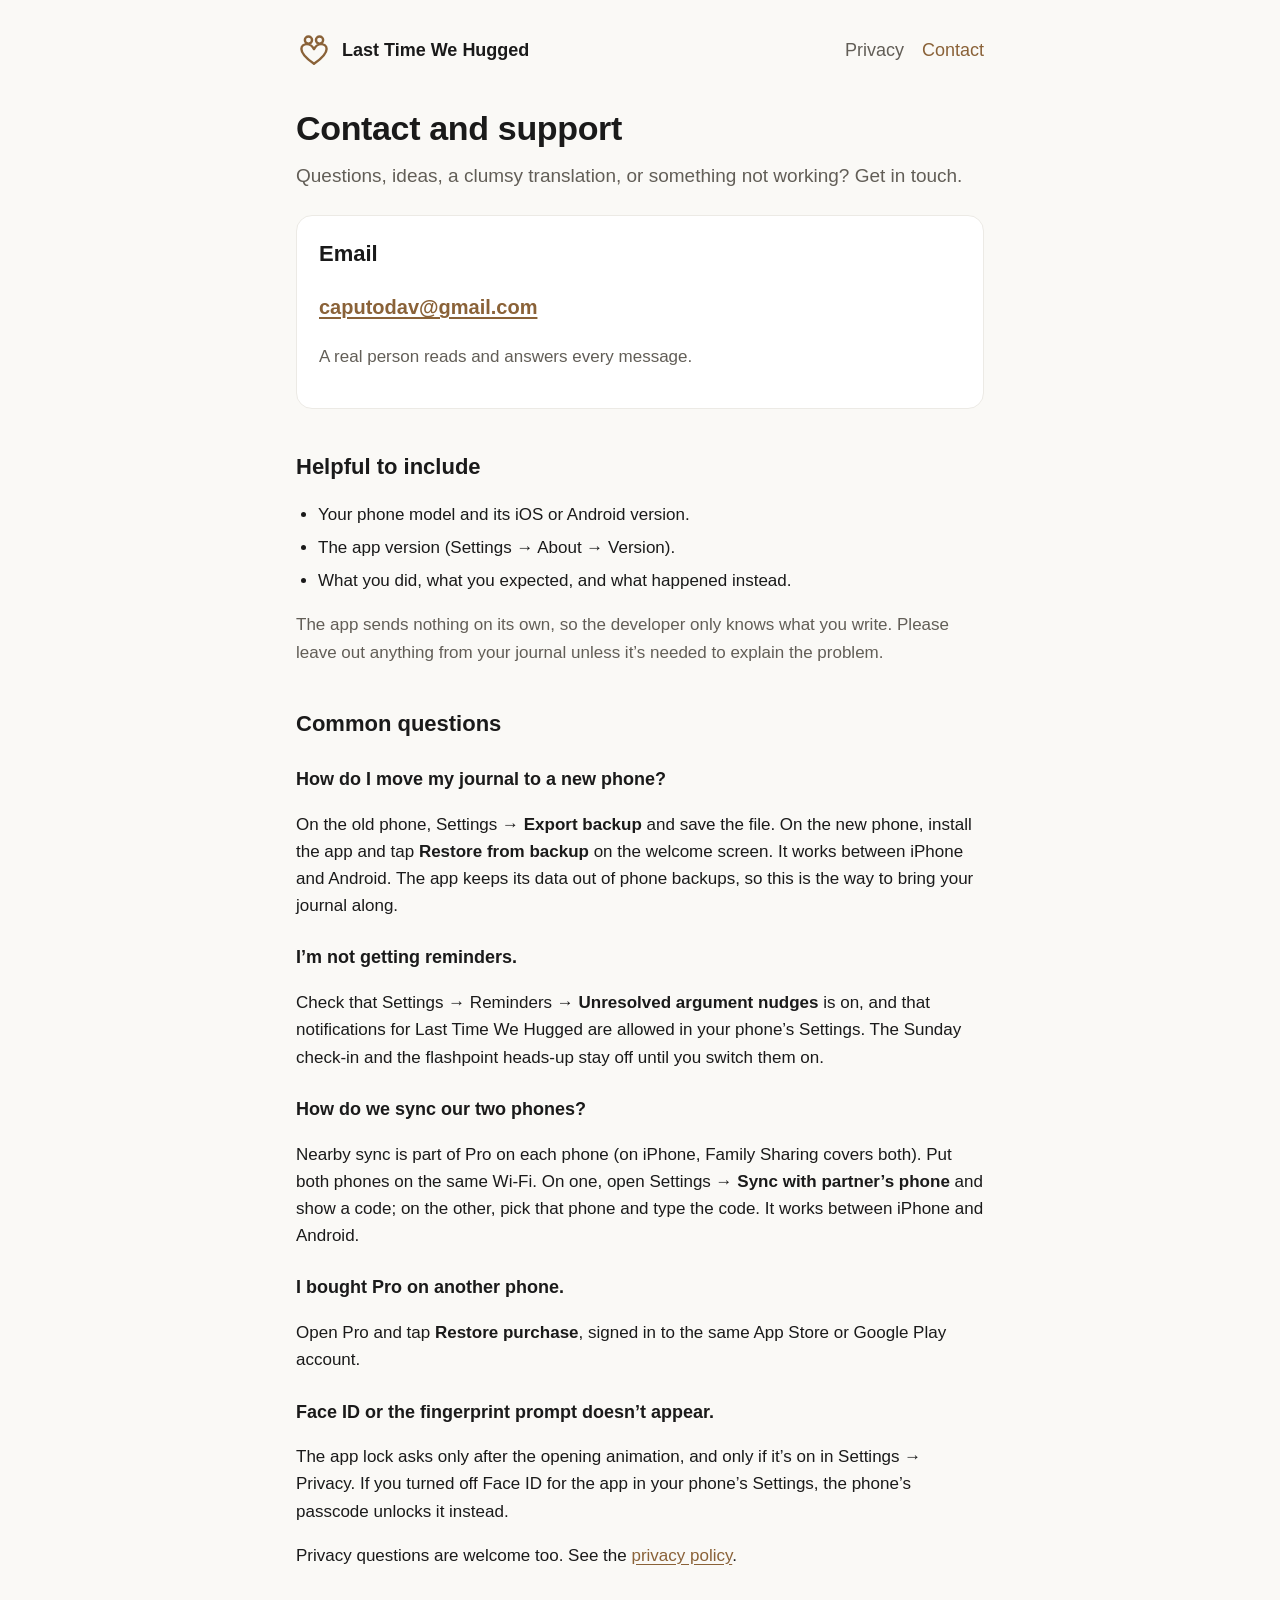
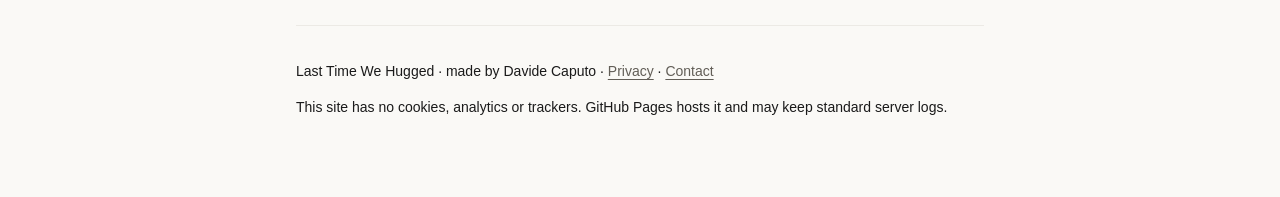
==== contact/index.html @ f2caa062 "feat: home, privacy and contact pages" ====
<!doctype html>
<html lang="en-GB">
<head>
<meta charset="utf-8">
<meta name="viewport" content="width=device-width, initial-scale=1">
<title>Contact · Last Time We Hugged</title>
<meta name="description" content="Contact and support for Last Time We Hugged.">
<meta name="color-scheme" content="light dark">
<link rel="stylesheet" href="../assets/site.css">
<link rel="icon" href="../assets/mark.svg" type="image/svg+xml">
</head>
<body>
<div class="wrap">
<header class="site">
  <a href="../"><svg class="mark" viewBox="0 0 24 24" fill="none" stroke="currentColor" stroke-width="1.6" stroke-linecap="round" stroke-linejoin="round" aria-hidden="true"><path d="M5.9,5.4a2.4,2.4 0,1 0,4.8 0a2.4,2.4 0,1 0,-4.8 0M13.3,5.4a2.4,2.4 0,1 0,4.8 0a2.4,2.4 0,1 0,-4.8 0M12,21.2c-4.3,-3 -8.4,-6.2 -8.4,-9.9 0,-2 1.6,-3.2 3.7,-3.2 2.2,0 3.7,1.4 4.7,3.3M12,21.2c4.3,-3 8.4,-6.2 8.4,-9.9 0,-2 -1.6,-3.2 -3.7,-3.2 -2.2,0 -3.7,1.4 -4.7,3.3"/></svg><span>Last Time We Hugged</span></a>
  <nav class="site" aria-label="Pages">
    <a href="../privacy/">Privacy</a>
    <a href="../contact/" aria-current="page">Contact</a>
  </nav>
</header>
<main>
<h1>Contact and support</h1>
<p class="lede">Questions, ideas, a clumsy translation, or something not working? Get in touch.</p>

<div class="card">
  <h2>Email</h2>
  <p class="email" id="support-email"><a href="mailto:caputodav@gmail.com?subject=Last%20Time%20We%20Hugged">caputodav@gmail.com</a></p>
  <p class="muted">A real person reads and answers every message.</p>
</div>

<h2>Helpful to include</h2>
<ul>
  <li>Your phone model and its iOS or Android version.</li>
  <li>The app version (Settings → About → Version).</li>
  <li>What you did, what you expected, and what happened instead.</li>
</ul>
<p class="muted">The app sends nothing on its own, so the developer only knows what you write. Please leave out anything from your journal unless it’s needed to explain the problem.</p>

<h2>Common questions</h2>
<h3>How do I move my journal to a new phone?</h3>
<p>On the old phone, Settings → <strong>Export backup</strong> and save the file. On the new phone, install the app and tap <strong>Restore from backup</strong> on the welcome screen. It works between iPhone and Android. The app keeps its data out of phone backups, so this is the way to bring your journal along.</p>
<h3>I’m not getting reminders.</h3>
<p>Check that Settings → Reminders → <strong>Unresolved argument nudges</strong> is on, and that notifications for Last Time We Hugged are allowed in your phone’s Settings. The Sunday check-in and the flashpoint heads-up stay off until you switch them on.</p>
<h3>How do we sync our two phones?</h3>
<p>Nearby sync is part of Pro on each phone (on iPhone, Family Sharing covers both). Put both phones on the same Wi-Fi. On one, open Settings → <strong>Sync with partner’s phone</strong> and show a code; on the other, pick that phone and type the code. It works between iPhone and Android.</p>
<h3>I bought Pro on another phone.</h3>
<p>Open Pro and tap <strong>Restore purchase</strong>, signed in to the same App Store or Google Play account.</p>
<h3>Face ID or the fingerprint prompt doesn’t appear.</h3>
<p>The app lock asks only after the opening animation, and only if it’s on in Settings → Privacy. If you turned off Face ID for the app in your phone’s Settings, the phone’s passcode unlocks it instead.</p>

<p>Privacy questions are welcome too. See the <a href="../privacy/">privacy policy</a>.</p>
</main>
<footer class="site">
  <p>Last Time We Hugged · made by Davide Caputo · <a href="../privacy/">Privacy</a> · <a href="../contact/">Contact</a></p>
  <p>This site has no cookies, analytics or trackers. GitHub Pages hosts it and may keep standard server logs.</p>
</footer>
</div>
</body>
</html>
---- assets/site.css ----
/* Last Time We Hugged: the app's design-system tokens (docs/design-system.md in the app repo).
   Text colours are the app's muted and bronze, deepened in light mode to pass WCAG AA on paper. */
:root {
  --bg: #faf9f6;
  --surface: #ffffff;
  --text: #1a1a1a;
  --muted: #625e57;
  --accent: #8a6238;
  --accent-soft: #f3ebe1;
  --line: #eceae5;
  color-scheme: light dark;
}
@media (prefers-color-scheme: dark) {
  :root {
    --bg: #151310;
    --surface: #1e1b17;
    --text: #f0ede6;
    --muted: #a8a294;
    --accent: #cfa06f;
    --accent-soft: #2a231b;
    --line: #292620;
  }
}
* { box-sizing: border-box; }
html { -webkit-text-size-adjust: 100%; }
body {
  margin: 0;
  background: var(--bg);
  color: var(--text);
  font: 17px/1.6 -apple-system, BlinkMacSystemFont, "Segoe UI", Roboto, "Helvetica Neue", Arial, sans-serif;
}
.wrap { max-width: 720px; margin: 0 auto; padding: 32px 16px 64px; }
header.site { display: flex; align-items: center; gap: 12px; margin-bottom: 40px; }
header.site a { color: inherit; text-decoration: none; font-weight: 600; font-size: 18px; display: flex; align-items: center; gap: 10px; }
.mark { width: 36px; height: 36px; color: var(--accent); flex: none; }
nav.site { margin-left: auto; display: flex; gap: 18px; font-size: 15px; white-space: nowrap; }
nav.site a { color: var(--muted); font-weight: 500; }
nav.site a[aria-current="page"] { color: var(--accent); }
h1 { font-size: 34px; line-height: 1.2; margin: 0 0 12px; letter-spacing: -0.01em; }
h2 { font-size: 22px; margin: 40px 0 8px; }
h3 { font-size: 18px; margin: 24px 0 4px; }
p, li { color: var(--text); }
.lede { font-size: 19px; color: var(--muted); margin-top: 0; }
a { color: var(--accent); text-underline-offset: 3px; }
ul { padding-left: 22px; }
li + li { margin-top: 6px; }
.card {
  background: var(--surface);
  border: 1px solid var(--line);
  border-radius: 16px;
  padding: 20px 22px;
  margin: 24px 0;
}
.card h2:first-child, .card h3:first-child { margin-top: 0; }
.summary li::marker { color: var(--accent); }
.pill { display: inline-block; background: var(--accent-soft); color: var(--accent); border-radius: 999px; padding: 2px 12px; font-size: 14px; font-weight: 600; }
.email { font-size: 20px; font-weight: 600; word-break: break-all; }
.muted { color: var(--muted); }
footer.site { margin-top: 56px; padding-top: 20px; border-top: 1px solid var(--line); font-size: 14px; color: var(--muted); }
footer.site a { color: var(--muted); }
@media (max-width: 480px) {
  h1 { font-size: 28px; }
  header.site { flex-wrap: wrap; }
  nav.site { margin-left: 0; width: 100%; }
}
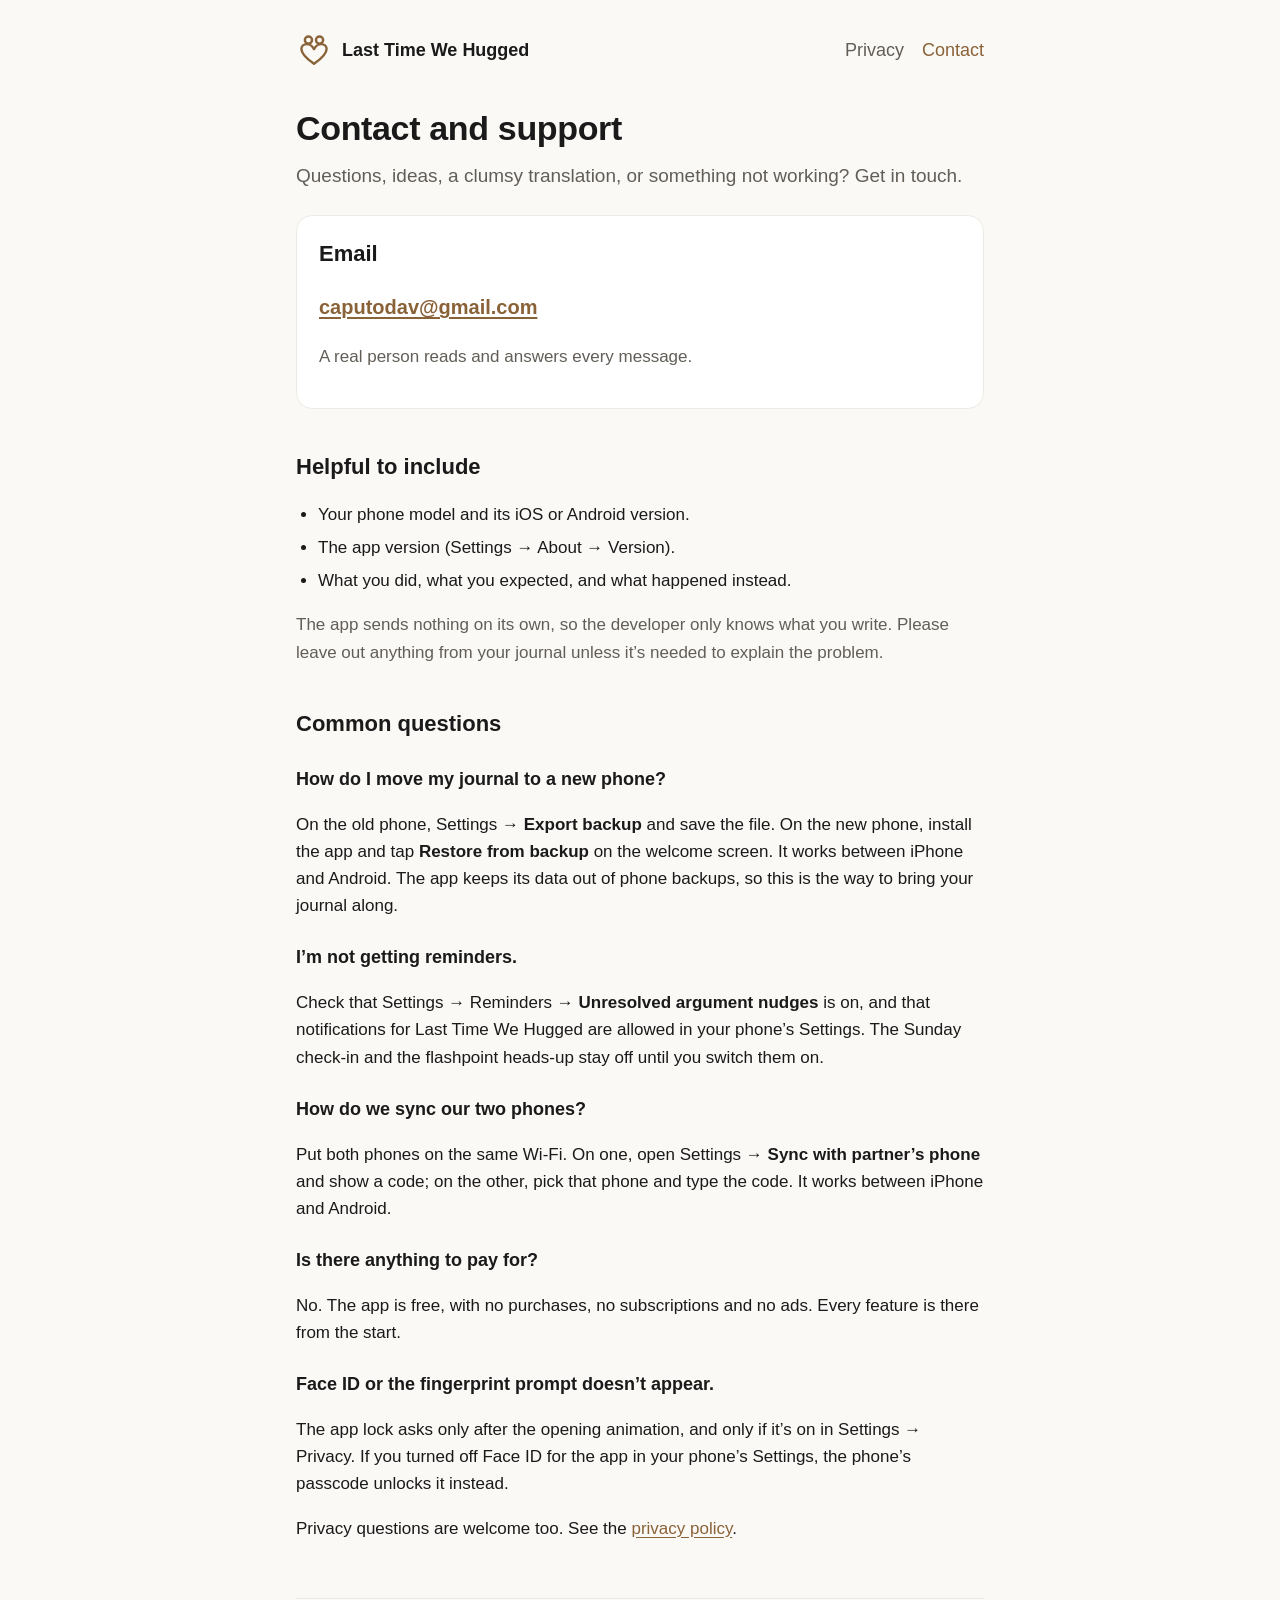
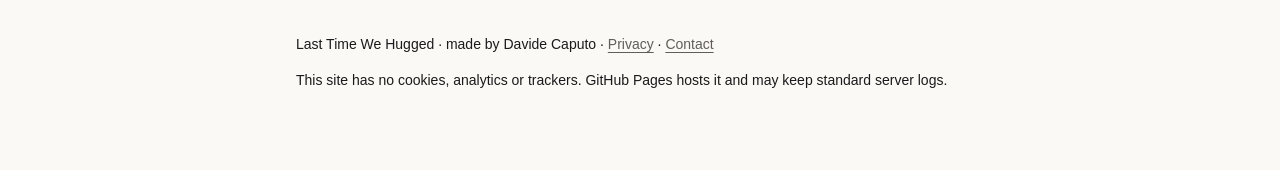
==== commit 098284d8: "docs: the app is free, with nothing to buy The apps no longer have LTWH Pro or tips, and the Google " ====
--- a/contact/index.html
+++ b/contact/index.html
@@ -42,9 +42,9 @@
 <h3>I’m not getting reminders.</h3>
 <p>Check that Settings → Reminders → <strong>Unresolved argument nudges</strong> is on, and that notifications for Last Time We Hugged are allowed in your phone’s Settings. The Sunday check-in and the flashpoint heads-up stay off until you switch them on.</p>
 <h3>How do we sync our two phones?</h3>
-<p>Nearby sync is part of Pro on each phone (on iPhone, Family Sharing covers both). Put both phones on the same Wi-Fi. On one, open Settings → <strong>Sync with partner’s phone</strong> and show a code; on the other, pick that phone and type the code. It works between iPhone and Android.</p>
-<h3>I bought Pro on another phone.</h3>
-<p>Open Pro and tap <strong>Restore purchase</strong>, signed in to the same App Store or Google Play account.</p>
+<p>Put both phones on the same Wi-Fi. On one, open Settings → <strong>Sync with partner’s phone</strong> and show a code; on the other, pick that phone and type the code. It works between iPhone and Android.</p>
+<h3>Is there anything to pay for?</h3>
+<p>No. The app is free, with no purchases, no subscriptions and no ads. Every feature is there from the start.</p>
 <h3>Face ID or the fingerprint prompt doesn’t appear.</h3>
 <p>The app lock asks only after the opening animation, and only if it’s on in Settings → Privacy. If you turned off Face ID for the app in your phone’s Settings, the phone’s passcode unlocks it instead.</p>
 
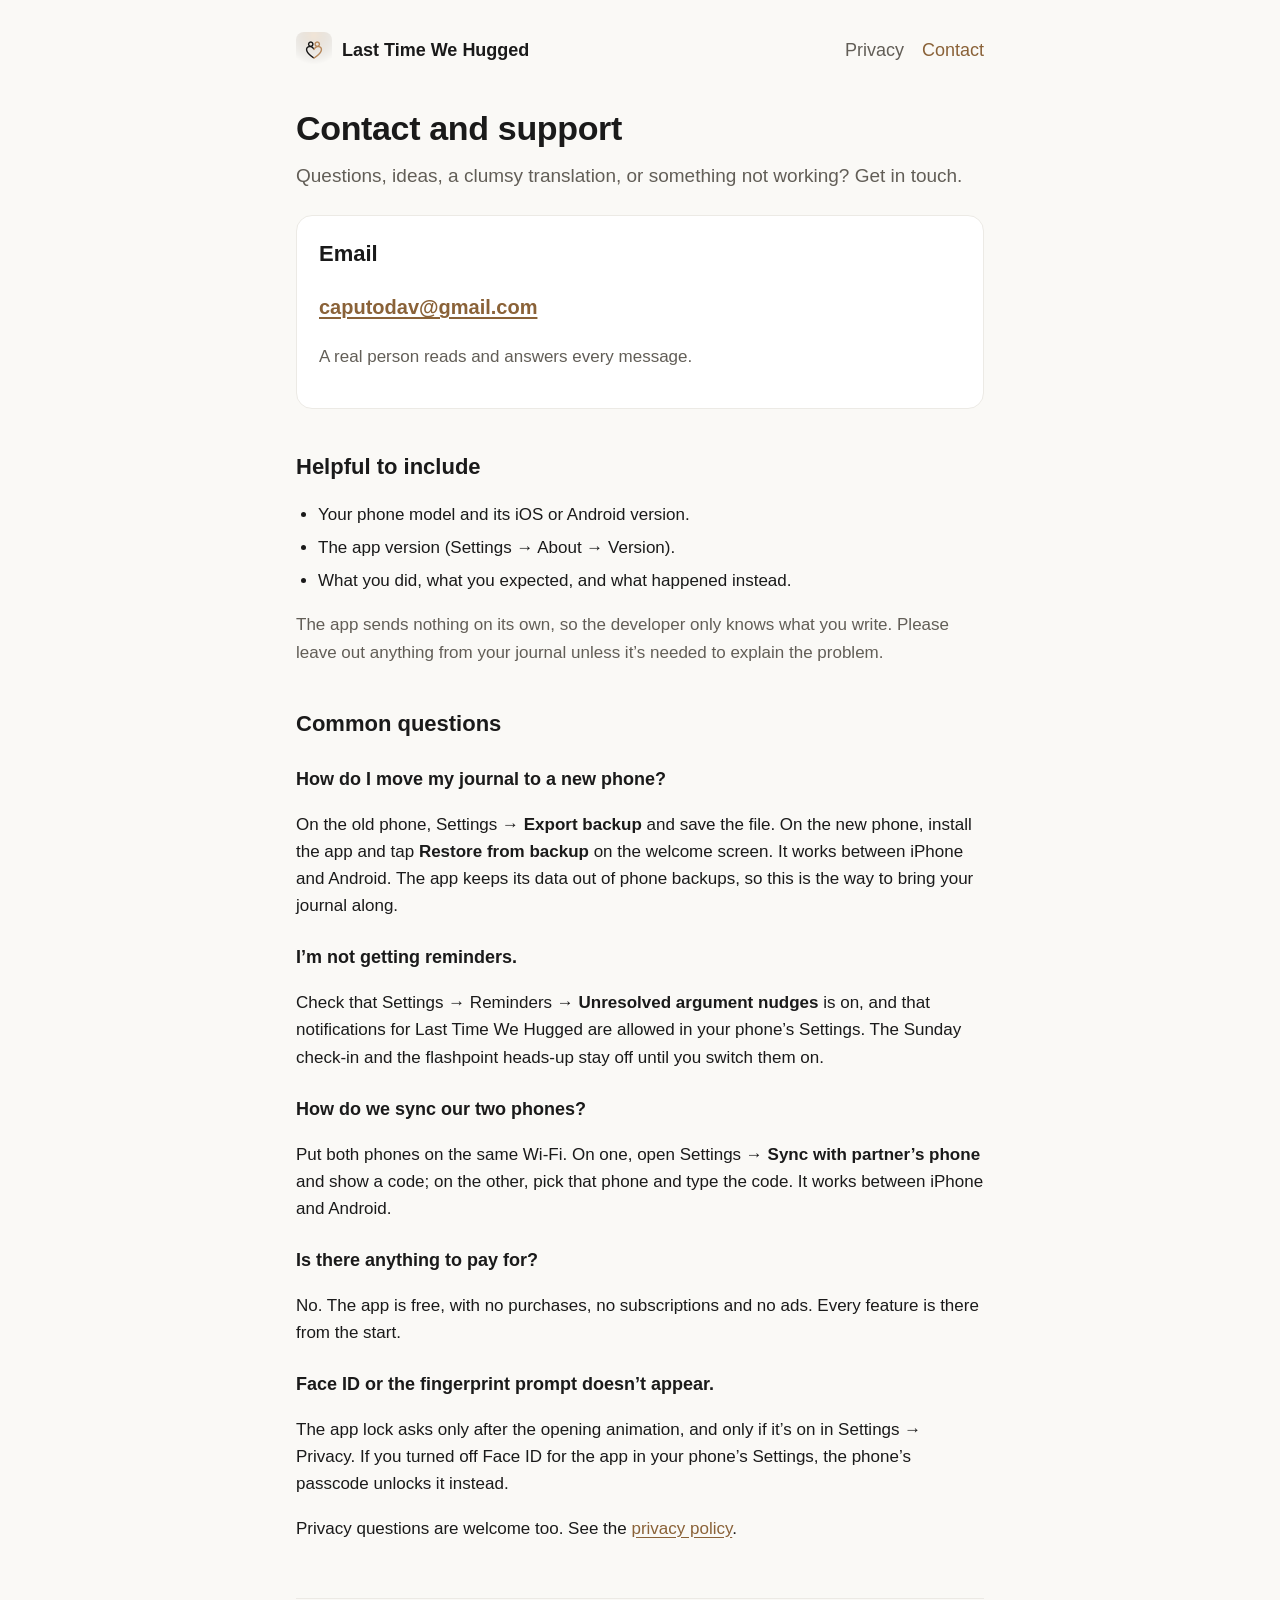
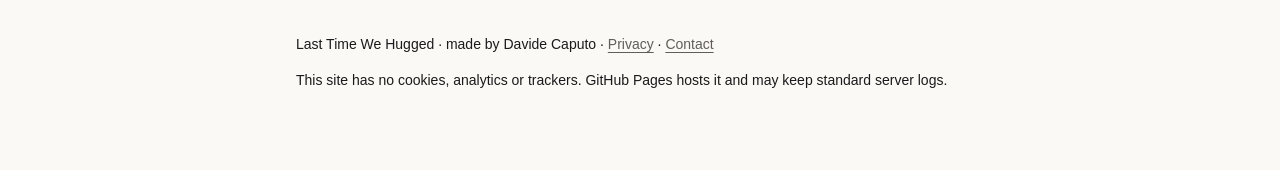
==== commit 891e9d38: "feat: use the real app icon for favicon, header, README and social preview" ====
--- a/contact/index.html
+++ b/contact/index.html
@@ -6,13 +6,22 @@
 <title>Contact · Last Time We Hugged</title>
 <meta name="description" content="Contact and support for Last Time We Hugged.">
 <meta name="color-scheme" content="light dark">
+<link rel="canonical" href="https://caputodavide93.github.io/last-time-we-hugged-site/contact/">
+<meta property="og:type" content="website">
+<meta property="og:site_name" content="Last Time We Hugged">
+<meta property="og:title" content="Contact · Last Time We Hugged">
+<meta property="og:description" content="Contact and support for Last Time We Hugged.">
+<meta property="og:url" content="https://caputodavide93.github.io/last-time-we-hugged-site/contact/">
+<meta property="og:image" content="https://caputodavide93.github.io/last-time-we-hugged-site/docs/assets/social-preview.png">
+<meta name="twitter:card" content="summary_large_image">
 <link rel="stylesheet" href="../assets/site.css">
-<link rel="icon" href="../assets/mark.svg" type="image/svg+xml">
+<link rel="icon" href="../assets/favicon-48.png" type="image/png" sizes="48x48">
+<link rel="apple-touch-icon" href="../assets/apple-touch-icon.png">
 </head>
 <body>
 <div class="wrap">
 <header class="site">
-  <a href="../"><svg class="mark" viewBox="0 0 24 24" fill="none" stroke="currentColor" stroke-width="1.6" stroke-linecap="round" stroke-linejoin="round" aria-hidden="true"><path d="M5.9,5.4a2.4,2.4 0,1 0,4.8 0a2.4,2.4 0,1 0,-4.8 0M13.3,5.4a2.4,2.4 0,1 0,4.8 0a2.4,2.4 0,1 0,-4.8 0M12,21.2c-4.3,-3 -8.4,-6.2 -8.4,-9.9 0,-2 1.6,-3.2 3.7,-3.2 2.2,0 3.7,1.4 4.7,3.3M12,21.2c4.3,-3 8.4,-6.2 8.4,-9.9 0,-2 -1.6,-3.2 -3.7,-3.2 -2.2,0 -3.7,1.4 -4.7,3.3"/></svg><span>Last Time We Hugged</span></a>
+  <a href="../"><img class="mark" src="../assets/icon-72.png" width="36" height="36" alt=""><span>Last Time We Hugged</span></a>
   <nav class="site" aria-label="Pages">
     <a href="../privacy/">Privacy</a>
     <a href="../contact/" aria-current="page">Contact</a>
--- a/assets/site.css
+++ b/assets/site.css
@@ -32,7 +32,7 @@
 .wrap { max-width: 720px; margin: 0 auto; padding: 32px 16px 64px; }
 header.site { display: flex; align-items: center; gap: 12px; margin-bottom: 40px; }
 header.site a { color: inherit; text-decoration: none; font-weight: 600; font-size: 18px; display: flex; align-items: center; gap: 10px; }
-.mark { width: 36px; height: 36px; color: var(--accent); flex: none; }
+.mark { width: 36px; height: 36px; border-radius: 8px; flex: none; }
 nav.site { margin-left: auto; display: flex; gap: 18px; font-size: 15px; white-space: nowrap; }
 nav.site a { color: var(--muted); font-weight: 500; }
 nav.site a[aria-current="page"] { color: var(--accent); }
